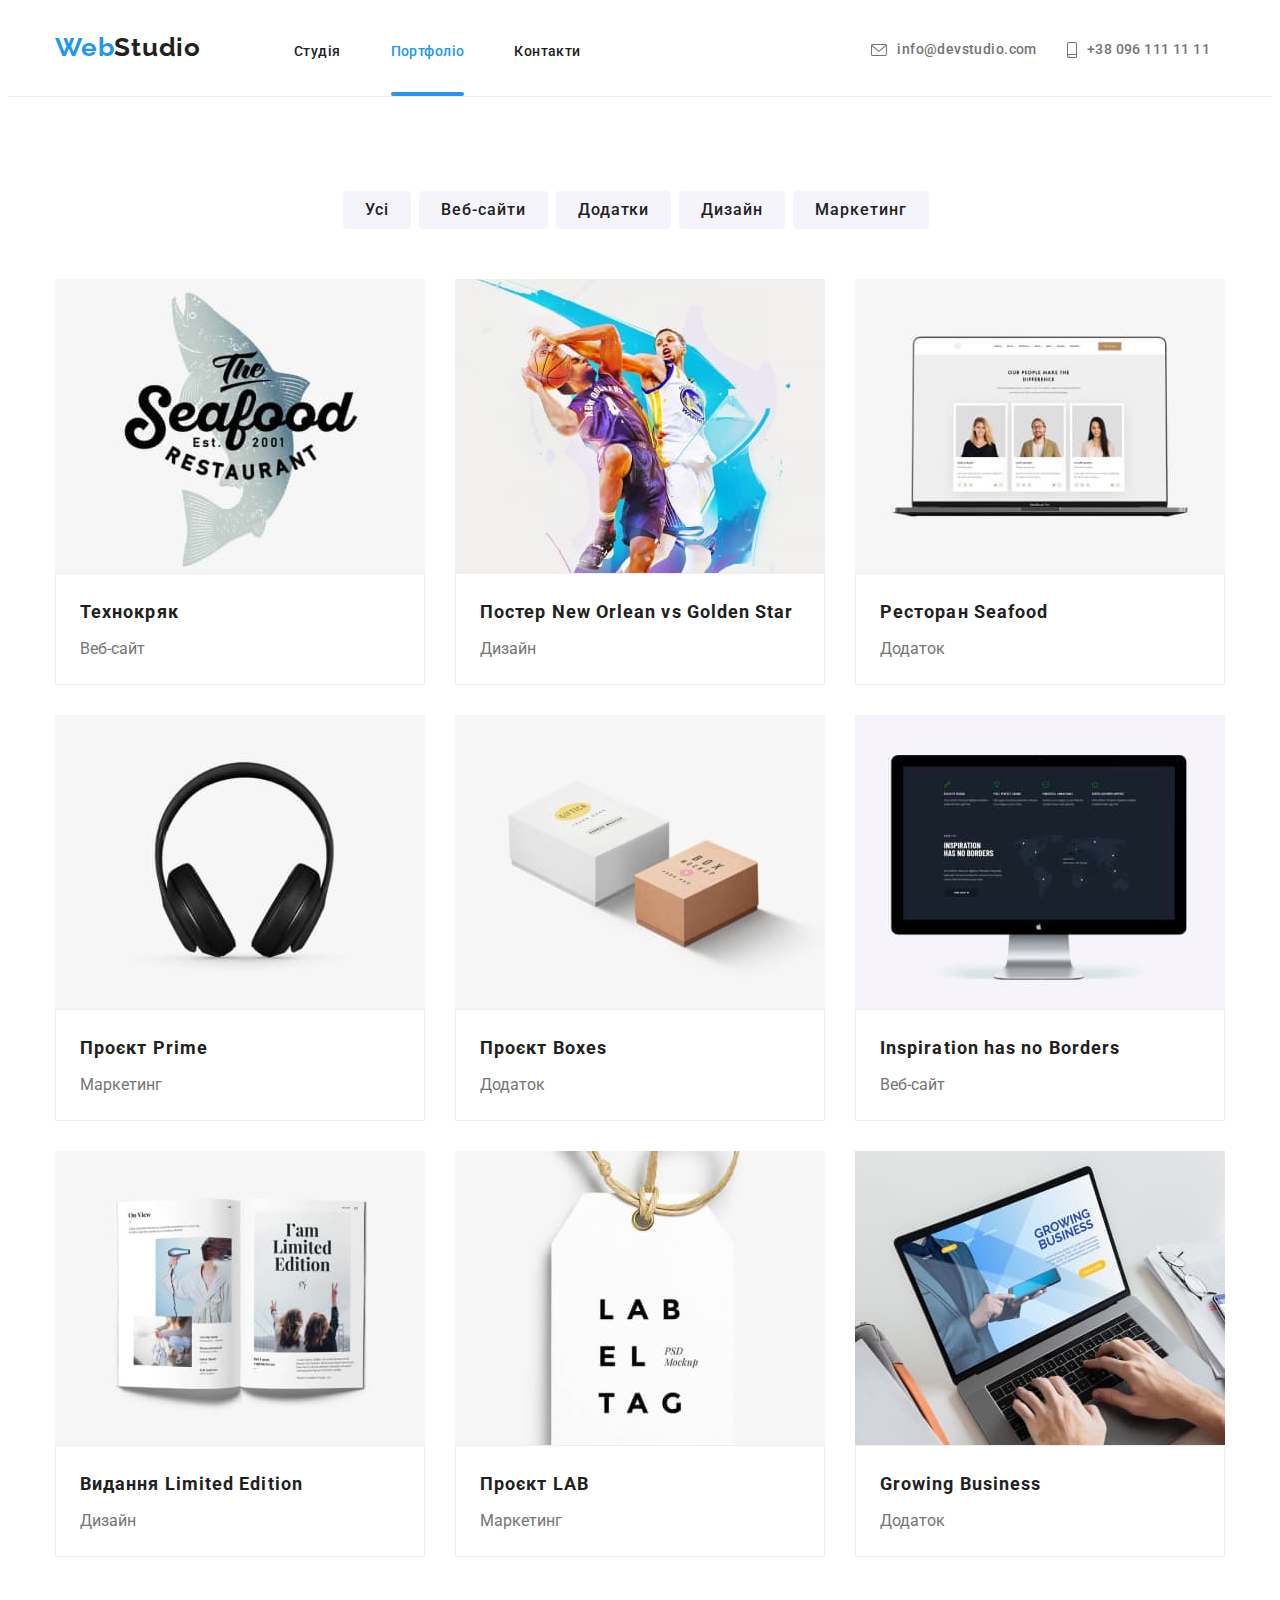
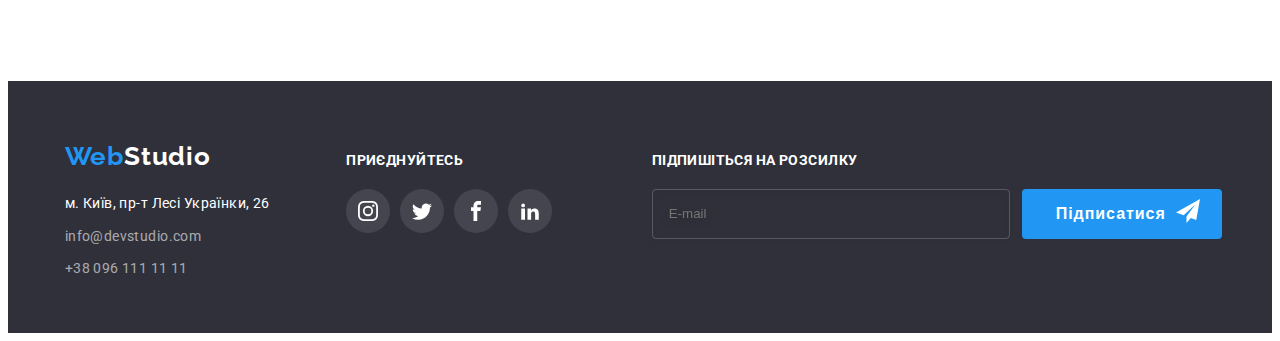
==== portfolio.html @ 6a00fa3d "!" ====
<!DOCTYPE html>
<html lang="uk">
  <head>
    <meta charset="UTF-8" />
    <meta http-equiv="X-UA-Compatible" content="IE=edge" />
    <meta name="viewport" content="width=device-width, initial-scale=1.0" />
    <title>portfolio</title>
    <link
      href="https://fonts.googleapis.com/css2?family=Raleway:wght@700&family=Roboto:wght@400;500;700;900&display=swap"
      rel="stylesheet"
    />
    <link
      rel="stylesheet"
      href="https://cdnjs.cloudflare.com/ajax/libs/modern-normalize/1.1.0/modern-normalize.min.css"
      integrity="sha512-wpPYUAdjBVSE4KJnH1VR1HeZfpl1ub8YT/NKx4PuQ5NmX2tKuGu6U/JRp5y+Y8XG2tV+wKQpNHVUX03MfMFn9Q=="
      crossorigin="anonymous"
      referrerpolicy="no-referrer"
    />
    <link
    rel="stylesheet"
    href="https://cdnjs.cloudflare.com/ajax/libs/animate.css/4.1.1/animate.min.css"
  />
    <link rel="stylesheet" href="./css/main.min.css"/>
    
  </head>
  <body>
    <header>
      <div class="container">
        <!-- верх_свmерх захоловок і т д -->
        <nav class="main-nav">
          <a class="main-nav__logo" href="./index.html"
            >Web<span class="main-nav__icon">Studio</span>
          </a>
          <ul class="main-nav__list">
            <li><a class="main-nav__link" href="./index.html">Студія</a></li>
            <li>
              <a class="main-nav__link main-nav__link--current" href="Портфоліо">Портфоліо</a>
            </li>
            <li><a class="main-nav__link" href="Контакти">Контакти</a></li>
          </ul>
          <ul class="main-nav__list-contacts">
            <li>
              <a class="main-nav__link-contacts" href="meil:info@devstudio.com">
              <svg class="main-nav__icon-meil" width="16" height="12">
                <use class="main-nav__svg" href="./img/symbol-defs.svg#icon-envelope-hover"></use>
              </svg>
                info@devstudio.com</a>
            </li>
            <li>
              <a class="main-nav__link-contacts" href="tel:+380961111111">
                <svg class="main-nav__icon-tel" width="10" height="16">
                  <use class="main-nav__svg" href="./img/symbol-defs.svg#icon-smartphone"></use>
                </svg>
                +38 096 111 11 11</a
              >
            </li>
          </ul>
        </nav>
      </div>
    </header>
    <main>
      <section>
      
        <!-- типу 2 сторінка портфоліо -->
        <!-- секці_з_заголовком_скритий_походу -->
        <h1 class="is-hidden">фільтр-елементів</h1>
        <section class="btn-section">
          <div class="container">
          
            <ul class="list-btn-portfolio">
            <li><button class="btn-portfolio" type="button">Усі</button></li>
            <li>
              <button class="btn-portfolio" type="button">Веб-сайти</button>
            </li>
            <li>
              <button class="btn-portfolio" type="button">Додатки</button>
            </li>
            <li><button class="btn-portfolio" type="button">Дизайн</button></li>
            <li>
              <button class="btn-portfolio" type="button">Маркетинг</button>
            </li>
          </ul>

           <ul class="flex-container">

              <li class="box">

                <a class="box-link" href="">

                <div class="tehnokryak">
                  <img 
                  src="./img/portfolioIII/img1.jpg"
                  alt="Tehnokryak"
                  width="370"
                  height="294"
                />
                <div class="tehnokryak-text">
                <p>
                  Ресурс пропонує комплексні пропозиції 
                  з різним рівнем функціоналу та сервісів. 
                  Все це дозволить відвідувачу отримати вичерпні 
                  відомості про компанію чи приватну особу.
                </p>
               </div>
              </div>
                
            <div class="box-mini">
                  <h3 class="title-portfolio">Технокряк</h3>
                  <p class="box-mini__text">Веб-сайт</p>
                </div>
              </a>




              </li>
              <li class="box">
                <a class="box-link" href="">
                <div class="tehnokryak">
                  <img 
                  src="./img/portfolioIII/img2.jpg"
                  alt="Tehnokryak"
                  width="370"
                  height="294"
                />
                <div class="tehnokryak-text">
                <p>
                  Ресурс пропонує комплексні пропозиції 
                  з різним рівнем функціоналу та сервісів. 
                  Все це дозволить відвідувачу отримати вичерпні 
                  відомості про компанію чи приватну особу.
                </p>
               </div>
              </div>
                <div class="box-mini">
                  <h3 class="title-portfolio">
                    Постер New Orlean vs Golden Star
                  </h3>
                  <p class="box-mini__text">Дизайн</p>
                </div>
              </a>
              </li>
              <li class="box">
                <a class="box-link" href="">
                  <div class="tehnokryak">
                    <img 
                    src="./img/portfolioIII/img3.jpg"
                    alt="Tehnokryak"
                    width="370"
                    height="294"
                  />
                  <div class="tehnokryak-text">
                  <p>
                    Ресурс пропонує комплексні пропозиції 
                    з різним рівнем функціоналу та сервісів. 
                    Все це дозволить відвідувачу отримати вичерпні 
                    відомості про компанію чи приватну особу.
                  </p>
                 </div>
                </div>
                <div class="box-mini">
                  <h3 class="title-portfolio">Ресторан Seafood</h3>
                  <p class="box-mini__text">Додаток</p>
                </div>
              </a>
              </li>
              <li class="box">
                <a class="box-link" href="">

                <div class="tehnokryak">
                  <img 
                  src="./img/portfolioIII/img4.jpg"
                  alt="Tehnokryak"
                  width="370"
                  height="294"
                />
                <div class="tehnokryak-text">
                <p>
                  Ресурс пропонує комплексні пропозиції 
                  з різним рівнем функціоналу та сервісів. 
                  Все це дозволить відвідувачу отримати вичерпні 
                  відомості про компанію чи приватну особу.
                </p>
               </div>
              </div>
                <div class="box-mini">
                  <h3 class="title-portfolio">Проєкт Prime</h3>
                  <p class="box-mini__text">Маркетинг</p>
                </div>
              </a>
              </li>
              <li class="box">
                <a class="box-link" href="">

                <div class="tehnokryak">
                  <img 
                  src="./img/portfolioIII/img5.jpg"
                  alt="Tehnokryak"
                  width="370"
                  height="294"
                />
                <div class="tehnokryak-text">
                <p>
                  Ресурс пропонує комплексні пропозиції 
                  з різним рівнем функціоналу та сервісів. 
                  Все це дозволить відвідувачу отримати вичерпні 
                  відомості про компанію чи приватну особу.
                </p>
               </div>
              </div>
                <div class="box-mini">
                  <h3 class="title-portfolio">Проєкт Boxes</h3>
                  <p class="box-mini__text">Додаток</p>
                </div>
              </a>
              </li>
              <li class="box">
                <a class="box-link" href="">

                <div class="tehnokryak">
                  <img 
                  src="./img/portfolioIII/img6.jpg"
                  alt="Tehnokryak"
                  width="370"
                  height="294"
                />
                <div class="tehnokryak-text">
                <p>
                  Ресурс пропонує комплексні пропозиції 
                  з різним рівнем функціоналу та сервісів. 
                  Все це дозволить відвідувачу отримати вичерпні 
                  відомості про компанію чи приватну особу.
                </p>
               </div>
              </div>
                <div class="box-mini">
                  <h3 class="title-portfolio">Inspiration has no Borders</h3>
                  <p class="box-mini__text">Веб-сайт</p>
                </div>
              </a>
              </li>
              <li class="box">
                <a class="box-link" href="">

                <div class="tehnokryak">
                  <img 
                  src="./img/portfolioIII/img7.jpg"
                  alt="Tehnokryak"
                  width="370"
                  height="294"
                />
                <div class="tehnokryak-text">
                <p>
                  Ресурс пропонує комплексні пропозиції 
                  з різним рівнем функціоналу та сервісів. 
                  Все це дозволить відвідувачу отримати вичерпні 
                  відомості про компанію чи приватну особу.
                </p>
               </div>
              </div>
                <div class="box-mini">
                  <h3 class="title-portfolio">Видання Limited Edition</h3>
                  <p class="box-mini__text">Дизайн</p>
                </div>
              </a>
              </li>
              <li class="box">
                <a class="box-link" href="">

                <div class="tehnokryak">
                  <img 
                  src="./img/portfolioIII/img8.jpg"
                  alt="Tehnokryak"
                  width="370"
                  height="294"
                />
                <div class="tehnokryak-text">
                <p>
                  Ресурс пропонує комплексні пропозиції 
                  з різним рівнем функціоналу та сервісів. 
                  Все це дозволить відвідувачу отримати вичерпні 
                  відомості про компанію чи приватну особу.
                </p>
               </div>
              </div>
                <div class="box-mini">
                  <h3 class="title-portfolio">Проєкт LAB</h3>
                  <p class="box-mini__text">Маркетинг</p>
                </div>
              </a>
              </li>
              <li class="box">
                <a class="box-link" href="">

                <div class="tehnokryak">
                  <img 
                  src="./img/portfolioIII/img9.jpg"
                  alt="Tehnokryak"
                  width="370"
                  height="294"
                />
                <div class="tehnokryak-text">
                <p>
                  Ресурс пропонує комплексні пропозиції 
                  з різним рівнем функціоналу та сервісів. 
                  Все це дозволить відвідувачу отримати вичерпні 
                  відомості про компанію чи приватну особу.
                </p>
               </div>
              </div>
                <div class="box-mini">
                  <h3 class="title-portfolio">Growing Business</h3>
                  <p class="box-mini__text">Додаток</p>
                </div>
              </li>
            </ul>
          </div>
        
        </section>
      </section>
    </main>
    <footer class="footer-container">
      <div class="flex-footer container">
        <div class="footer">
        <!-- це шо внизу_вебстуд,адрес,Мило,телефон -->
        <a class="logo-footer" href="WebStudio"
          >Web<span class="logo-footer-accent">Studio</span>
        </a>
        <address class="address-address">
          <ul>
            <li class="list-footer">
              <a class="sity link"
                href="https://goo.gl/maps/ud8NmV5yiws8x5bs8" target="_blank" 
                rel="noopener noreferrer" >м. Київ, пр-т Лесі Українки, 26</a>
            </li>
            <li class="list-footer">
              <a class="link-footer" href="mailto:info@devstudio.com" >info@devstudio.com</a>
            </li>
            <li class="list-footer">
              <a class="link-footer" href="tel:+380961111111" >+38 096 111 11 11</a>
            </li>
          </ul>
         </address>
      </div>
      
      <div class="seti-footer">
        <h2 class="seti-title">ПРИЄДНУЙТЕСЬ</h2>
        
              <ul class="seti-list">
                <li class="seti-item">
                  <a class="seti-link" href="">
                  <svg class="seti-icon" width="20" height="20">
                    <use href="./img/symbol-defs.svg#icon-instagram"></use>
                  </svg></a>
                </li>
                <li class="seti-item">
                  <a class="seti-link" href="">
                  <svg class="seti-icon" width="20" height="20">
                    <use href="./img/symbol-defs.svg#icon-twitter"></use>
                  </svg></a>
                </li>
                <li class="seti-item">
                  <a class="seti-link" href="">
                  <svg class="seti-icon" width="20" height="20">
                    <use href="./img/symbol-defs.svg#icon-facebook"></use>
                  </svg></a>
                </li>
                <li class="seti-item">
                  <a class="seti-link" href="">
                  <svg class="seti-icon" width="20" height="20">
                    <use href="./img/symbol-defs.svg#icon-linkedin2"></use>
                  </svg></a>
                </li>
              </ul>
            </div>
            <div class="seti-footer-mail">
              <form  class="form-mail">
                <label>
                  <p class="seti-title">ПІДПИШІТЬСЯ НА РОЗСИЛКУ</p>
                  <input type="E-mail" name="E-mail" class="e-mail-input" placeholder="E-mail">
                </label>
  
                
                  <button type="button"
                  class="btn-mail">Підписатися
                  <svg class="meil-icon-svg" width="24" height="24">
                    <use class="meil-img" href="./img/LAST-symbol-defs.svg#icon-telegram-icon"></use>
                  </svg>
                </button>
              </form>
                
                 
                </div>
          

          
          </div>
     
    </footer>
    <script src="./js/modal.js"></script>
  </body>
</html>
---- css/main.min.css ----
:root{--text-color: #757575;--top-color: #212121;--big-fon-color: #ffffff;--acent-color: #2196f3;--accentBtnColor: #188CE8}ul{padding:0;margin:0}footer{background-color:var(--top-color)}header{border-bottom:1px solid #ececec}body{font-family:"Roboto",sans-serif;background-color:var(--big-fon-color);color:var(--top-color)}img{display:block;max-width:100%;height:auto}*{box-sizing:border-box}li{list-style-type:none}p,h1,h2,h3,h4,h5{margin:0}.list{list-style:none}.link{text-decoration:none}.main-nav{text-align:center;display:flex;align-items:baseline}.main-nav__logo{font-family:"Raleway",sans-serif;font-style:normal;font-weight:700;font-size:26px;line-height:1.19;letter-spacing:.03em;color:var(--acent-color);text-decoration:none;margin-right:93px;margin-top:24px}.main-nav__icon{color:var(--top-color)}.main-nav__list{list-style:none;display:flex;gap:50px}.main-nav__list .main-nav__link+.main-nav__link{margin-left:40px}.main-nav__link{color:var(--top-color);font-weight:500;font-size:14px;line-height:1.71;letter-spacing:.03em;text-decoration:none;padding-top:32px;padding-bottom:32px}.main-nav__link:hover,.main-nav__link:focus{color:var(--acent-color)}.main-nav__link--current{color:var(--acent-color)}.main-nav__link--current::after{display:block;content:"";width:100%;height:4px;top:0;left:0;background:var(--acent-color);border-radius:4px;margin-top:28px}.main-nav__list-contacts{display:block;display:flex;margin-left:auto}.main-nav__link-contacts{color:var(--text-color);font-weight:500;font-size:14px;line-height:1.71;letter-spacing:.03em;text-decoration:none;padding:15px;display:flex;align-items:center;transition:color 250ms cubic-bezier(0.4, 0, 0.2, 1)}.main-nav__link-contacts:hover,.main-nav__link-contacts:focus{color:var(--acent-color)}.main-nav__icon-meil{fill:currentColor;text-align:center;margin-right:10px}.main-nav__icon-tel{fill:currentColor;margin-right:10px;text-align:center}.head{background:#2f303a;text-align:center;padding-top:200px;padding-bottom:200px}.overlay{content:"";max-width:1600px;height:600px;margin-left:auto;margin-right:auto;outline:1px solid #000;background-image:linear-gradient(rgba(47, 48, 58, 0.4), rgba(47, 48, 58, 0.4)),url("../img/fon/fon.jpg");background-repeat:no-repeat}.title-main-big{color:#fff;font-weight:900;font-size:44px;line-height:1.36;text-align:center;letter-spacing:.06em;text-transform:uppercase;max-width:696px;margin:0 auto}.btn{color:#fff;background-color:#2196f3;border:#2196f3;font-weight:700;font-size:16px;line-height:1.87;letter-spacing:.06em;cursor:pointer;border-radius:4px;width:216px;height:50px;margin:0 auto;margin-top:30px}.btn:hover,.btn:focus{color:#fff;background-color:#188ce8;border:#188ce8}.backdrop{display:flex;position:fixed;top:0;right:0;width:100%;height:100%;background:rgba(0,0,0,.2);align-items:center;justify-content:center;transition:opacity 250ms cubic-bezier(0.4, 0, 0.2, 1),visibility 250ms cubic-bezier(0.4, 0, 0.2, 1);z-index:1}.is-hidden{visibility:hidden;pointer-events:none;position:absolute;opacity:0}.backdrop.is-hidden.modal{transform:translate(-50%, -50%) scale(0)}.modal{position:absolute;top:50%;left:50%;transform:translate(-50%, -50%) scale(1);width:528px;background:#fff;box-shadow:0px 1px 3px rgba(0,0,0,.12),0px 2px 1px rgba(0,0,0,.2);border-radius:4px;transition:transform 250ms cubic-bezier(0.4, 0, 0.2, 1),opacity 250ms cubic-bezier(0.4, 0, 0.2, 1);padding:40px}.btn-x{position:absolute;width:30px;height:30px;border-radius:50%;background:#fff;border:1px solid #afb1b8;cursor:pointer;top:8px;right:8px}.btn-x:focus,.btn-x:hover{fill:#2196f3}.btn-item{display:block;transform:translate(-10%)}.heading-register{font-weight:700;font-size:20px;line-height:1.15;text-align:center;letter-spacing:.03em;margin-bottom:30px}.container-register{display:inline-block;text-align:left}.form-imput{position:relative;width:100%;display:inline-block;border:1px solid rgba(33,33,33,.2);border-radius:4px;outline:rgba(0,0,0,0);padding:11px;padding-left:42px}.form-imput:hover+svg,.form-imputt:focus+svg{fill:#2196f3}.icon-form{position:absolute;top:50%;left:12px;display:inline-block;transform:translateY(-50%)}.textarea{width:100%;display:inline-block;border:1px solid rgba(33,33,33,.2);height:120px;border-radius:4px;margin-top:4px;font-size:1.16;line-height:14px;letter-spacing:.01em;outline:rgba(0,0,0,0);padding:12px 16px;font-size:12px;resize:none}.custom-checkbox{display:flex;margin-top:20px;align-items:center;justify-content:center}.is-hidden{visibility:hidden;pointer-events:none;position:absolute;opacity:0}.svg .checkbox{display:inline-block;margin-right:7px;width:16px;height:15px;cursor:pointer}.text-dogovir{display:flex;align-items:center;justify-content:center;font-size:14px;line-height:1.71;letter-spacing:.03em;color:#757575;transition:fill 250ms cubic-bezier(0.4, 0, 0.2, 1),background-color 250ms cubic-bezier(0.4, 0, 0.2, 1)}.text-dogovir::before{content:"";position:relative;display:block;margin-right:7px;width:16px;height:15px;cursor:pointer;border-radius:2px;border:2px solid #212121}.checkbox:checked+.text-dogovir::before{background-color:#2196f3;border:none;background-image:url(../img/icons.svg/icon\ check.svg);background-size:contain;background-origin:border-box;fill:#f5f4fa;border-color:rgba(0,0,0,0)}.dogovir{color:#2196f3;margin-left:4px;font-size:14px;line-height:24px;letter-spacing:.03em}textarea[name=E-mail]:hover,textarea[name=E-mail]:focus,textarea[name=coments]:hover,textarea[name=coments]:focus{border:1px solid #2196f3;border-radius:4px}input[type=text]:focus,input[type=text]:hover{fill:#2196f3;border:1px solid #2196f3;border-radius:4px}input[type=email]:focus,input[type=email]:hover{border:1px solid #2196f3;border-radius:4px}input[type=tel]:hover,input[type=tel]:focus{border:1px solid #2196f3;border-radius:4px}.label-i{position:relative;margin-bottom:28px}.form-label{position:absolute;top:-42%;font-size:12px;line-height:1.16;letter-spacing:.01em;color:#757575}.form-label-koment{position:absolute;top:-11%;font-size:12px;line-height:1.16;letter-spacing:.01em;color:#757575}.btn-register{width:200px;height:50px;color:var(--big-fon-color);background-color:var(--acent-color);border:var(--acent-color);font-weight:700;font-size:16px;line-height:1.87;letter-spacing:.06em;cursor:pointer;border-radius:4px;margin-top:30px;transition:box-shadow 250ms cubic-bezier(0.4, 0, 0.2, 1)}.btn-register:focus,.btn-register:hover{box-shadow:0px 4px 4px rgba(0,0,0,.15)}.strength{padding-top:94px}.strength--container{width:1200px;padding-left:15px;padding-right:15px;margin-left:auto;margin-right:auto}.strength__list{list-style:none;gap:30px;display:block;display:flex;justify-content:center}.strength__item-antenna::before{content:"";display:block;height:120px;margin-bottom:30px;background:#f5f4fa;background-image:url(../img/icons.svg/antena.svg);background-size:65px 70px;background-repeat:no-repeat;background-position:center;border-radius:4px;width:270px}.strength__item-clock::before{content:"";display:block;height:120px;margin-bottom:30px;background:#f5f4fa;background-image:url(../img/icons.svg/chasiki.svg);background-size:67px 70px;background-repeat:no-repeat;background-position:center;border-radius:4px;width:270px}.strength__item-graph::before{content:"";display:block;height:120px;margin-bottom:30px;background:#f5f4fa;background-image:url(../img/icons.svg/grafik.svg);background-size:70px 54px;background-repeat:no-repeat;background-position:center;border-radius:4px;width:270px}.strength__item-space::before{content:"";display:block;height:120px;margin-bottom:30px;background:#f5f4fa;background-image:url(../img/icons.svg/kosmos.svg);background-size:55px 61px;background-repeat:no-repeat;background-position:center;padding:25px 100px;border-radius:4px;width:270px}.strength__title{font-weight:700;font-size:14px;line-height:1.14;letter-spacing:.03em;margin-bottom:10px;border:none}.strength__text{font-size:14px;line-height:1.71;letter-spacing:.03em;color:var(--text-color)}.work{padding-top:94px;padding-bottom:94px}.work--container{width:1200px;padding-left:15px;padding-right:15px;margin-left:auto;margin-right:auto}.work__title{font-weight:700;font-size:36px;line-height:1.16;letter-spacing:.03em;text-align:center;margin-bottom:50px}.work__list{padding:0;margin:0;display:flex;align-items:center;margin-top:50px;gap:30px}.work__item{position:relative;width:calc((100% - 60px)/3)}.work__img{display:block;max-width:100%;height:auto}.work__overlay{position:absolute;font-weight:700;font-size:14px;line-height:1.14;letter-spacing:.03em;text-transform:uppercase;width:100%;height:70px;left:0;bottom:0;display:flex;justify-content:center;align-items:center;color:var(--big-fon-color);background-color:rgba(47,48,58,.8)}.title-main-medium{font-weight:700;font-size:36px;line-height:1.16;letter-spacing:.03em;text-align:center;margin-bottom:50px}.flex-team{background:#f5f4fa;display:block;display:flex;gap:30px;justify-content:center}.list-item{display:contents;gap:30px;padding-bottom:94px}.border-item{display:block;padding-top:25px;padding-bottom:25px;width:auto;box-shadow:0px 1px 3px rgba(0,0,0,.12),0px 1px 1px rgba(0,0,0,.14),0px 2px 1px rgba(0,0,0,.2);border-radius:0px 0px 4px 4px;background:#fff}.item-team{text-align:center}.container-team{display:block;display:flex;padding-bottom:95px;background:#f5f4fa}.list-team{background:#f5f4fa;padding-top:94px;padding-bottom:94px}.item-team img{border-radius:0px}.title-main-tiny{font-weight:500;font-size:16px;line-height:1.19;letter-spacing:.03em;margin-bottom:10px}.item-team-mini{text-align:center}.mini-text{font-size:16px;line-height:1.19;letter-spacing:.03em;color:var(--text-color)}.soc-seti-list{display:flex;gap:10px;justify-content:center;margin-top:16px}.soc-seti-list{display:flex;justify-content:center;margin-top:16px}.soc-seti-item .soc-seti-link{display:flex;align-items:center;justify-content:center;width:44px;height:44px;color:#afb1b8;background-color:var(--big-fon-color);border-radius:50%;transition:color 250ms cubic-bezier(0.4, 0, 0.2, 1),background-color 250ms cubic-bezier(0.4, 0, 0.2, 1)}.soc-seti-item .soc-seti-link:hover,.soc-seti-item .soc-seti-link:focus{color:var(--big-fon-color);background-color:#2196f3}.soc-seti-icon{fill:currentColor}.link-clients{padding-top:94px;padding-bottom:94px}.clients-title{font-weight:700;font-size:36px;line-height:1.16;letter-spacing:.03em;text-align:center;margin-bottom:50px}.clients-list{display:flex;gap:30px;fill:#afb1b8;align-items:center;justify-content:center}.clients-item{transition:color 250ms cubic-bezier(0.4, 0, 0.2, 1),background-color 250ms cubic-bezier(0.4, 0, 0.2, 1)}.clients-icon{fill:currentColor}.clients-link{display:flex;width:170px;height:92px;align-items:center;justify-content:center;border-radius:4px;border:1px solid #afb1b8;color:#afb1b8;transition:color 250ms cubic-bezier(0.4, 0, 0.2, 1),background-color 250ms cubic-bezier(0.4, 0, 0.2, 1)}.clients-link:focus,.clients-link:hover{color:#2196f3;border:1px solid #2196f3}.footer-container{background-color:#2f303a;height:252px;padding-top:60px;padding-bottom:60px}.flex-footer{display:flex;align-items:baseline;justify-content:space-around}.logo-footer{font-family:"Raleway",sans-serif;font-style:normal;font-weight:700;font-size:26px;line-height:1.19;letter-spacing:.03em;color:var(--acent-color);text-decoration:none;margin-bottom:20px}.logo-footer-accent{color:var(--big-fon-color)}.address-address{margin-top:20px}.link-footer{color:rgba(255,255,255,.6);font-size:14px;line-height:1.71;letter-spacing:.03em;text-decoration:none;font-style:normal;transition:color 250ms cubic-bezier(0.4, 0, 0.2, 1)}.link-footer:hover,.link-footer:focus{color:var(--acent-color)}.list-footer:not(:last-child){margin-bottom:9px;transition:color 250ms cubic-bezier(0.4, 0, 0.2, 1)}.sity{font-size:14px;line-height:1.71;letter-spacing:.03em;color:var(--big-fon-color);font-style:normal;text-decoration:none}.sity:hover,.sity:focus{color:var(--acent-color)}.seti-footer{margin-left:70px}.seti-title{font-weight:700;line-height:1.14;margin-bottom:20px;color:#fff;text-transform:uppercase;font-style:normal;font-weight:700;font-size:14px;letter-spacing:.03em;text-transform:uppercase}.seti-list{display:flex;gap:10px;transition:color 250ms cubic-bezier(0.4, 0, 0.2, 1),background-color 250ms cubic-bezier(0.4, 0, 0.2, 1)}.seti-item{display:flex;width:44px;height:44px;border-radius:50%;align-items:center;justify-content:center;fill:#fff;background-color:rgba(255,255,255,.1);transition:color 250ms cubic-bezier(0.4, 0, 0.2, 1),background-color 250ms cubic-bezier(0.4, 0, 0.2, 1)}.seti-link{display:flex;fill:#fff;align-items:center;justify-content:center;background-size:20px;background-repeat:no-repeat;background-position:center;border-radius:50%;width:100%;height:100%}.seti-link:hover,.seti-link:focus{background-color:#2196f3}.seti-footer-mail{margin-left:93px}.form-mail{display:flex;align-items:flex-end;gap:12px}.e-mail-input{width:100%;padding:15px 16px;display:inline-block;border:1px solid rgba(33,33,33,.2);width:358px;height:50px;border-radius:4px;background-color:inherit;border:1px solid rgba(255,255,255,.2);filter:drop-shadow(0px 4px 4px rgba(0, 0, 0, 0.15));border-radius:4px;color:#fff;outline:rgba(0,0,0,0);resize:none;transition:color 250ms cubic-bezier(0.4, 0, 0.2, 1),background-color 250ms cubic-bezier(0.4, 0, 0.2, 1)}.btn-mail{color:var(--big-fon-color);background-color:var(--acent-color);border:var(--acent-color);font-weight:700;font-size:16px;line-height:1.87;letter-spacing:.06em;cursor:pointer;border-radius:4px;width:200px;height:50px;margin:0 auto;padding-right:28px}.meil-icon-svg{position:absolute;text-align:center;margin-left:10px}.is-hidden{visibility:hidden;pointer-events:none;position:absolute;opacity:0}.btn-section{padding-bottom:94px;padding-top:94px;display:block;display:flex;justify-content:center}.container{width:1200px;padding-left:15px;padding-right:15px;margin-left:auto;margin-right:auto}.list-btn-portfolio{display:block;display:flex;justify-content:center;margin-bottom:50px}.btn-portfolio{color:var(--top-color);background-color:#f5f4fa;border:var(--big-fon-color);font-weight:500;font-size:16px;line-height:1.62;font-family:inherit;cursor:pointer;letter-spacing:.06em;border-radius:4px;padding:6px 22px;height:38px;transition:color 250ms cubic-bezier(0.4, 0, 0.2, 1),background-color 250ms cubic-bezier(0.4, 0, 0.2, 1)}.btn-portfolio:hover,.btn-portfolio:focus{color:var(--big-fon-color);background-color:var(--acent-color);border:var(--acent-color);box-shadow:0px 3px 1px rgba(0,0,0,.1),0px 1px 2px rgba(0,0,0,.08),0px 2px 2px rgba(0,0,0,.12);border-radius:4px}.list-btn-portfolio li{margin-right:8px;display:inline;text-align:center}.flex-container{display:flex;flex-wrap:wrap;gap:30px;padding:0;margin:0;list-style:none}.box{width:370px;transition:box-shadow 250ms cubic-bezier(0.4, 0, 0.2, 1)}.box:hover,.box:focus{box-shadow:0px 1px 1px rgba(0,0,0,.12),0px 4px 4px rgba(0,0,0,.06),1px 4px 6px rgba(0,0,0,.16)}.box-link{text-decoration:none;display:block}.box-link:hover,.box-link:focus{transform:translatey(0)}.tehnokryak{position:relative;overflow:hidden}.tehnokryak-text{position:absolute;padding:63px 24px;font-size:18px;line-height:1.56;letter-spacing:.03em;color:var(--big-fon-color);background-color:rgba(33,150,243,.9);top:0;left:0;transition:transform 250ms cubic-bezier(0.4, 0, 0.2, 1);transform:translateY(100%)}.tehnokryak-text:hover,.tehnokryak-text:focus{transform:translatey(0)}.box-mini{display:block;padding-top:20px;padding-bottom:20px;padding-left:24px;width:370px;border:1px solid #eee}.title-portfolio{font-size:18px;line-height:2;letter-spacing:.06em;color:var(--top-color)}.box-mini__text{color:#757575;margin-top:4px;font-size:16px;line-height:1.87}.list-portfolio p{font-size:16px;line-height:1.87;letter-spacing:.03em;color:var(--text-color)}/*# sourceMappingURL=main.min.css.map */
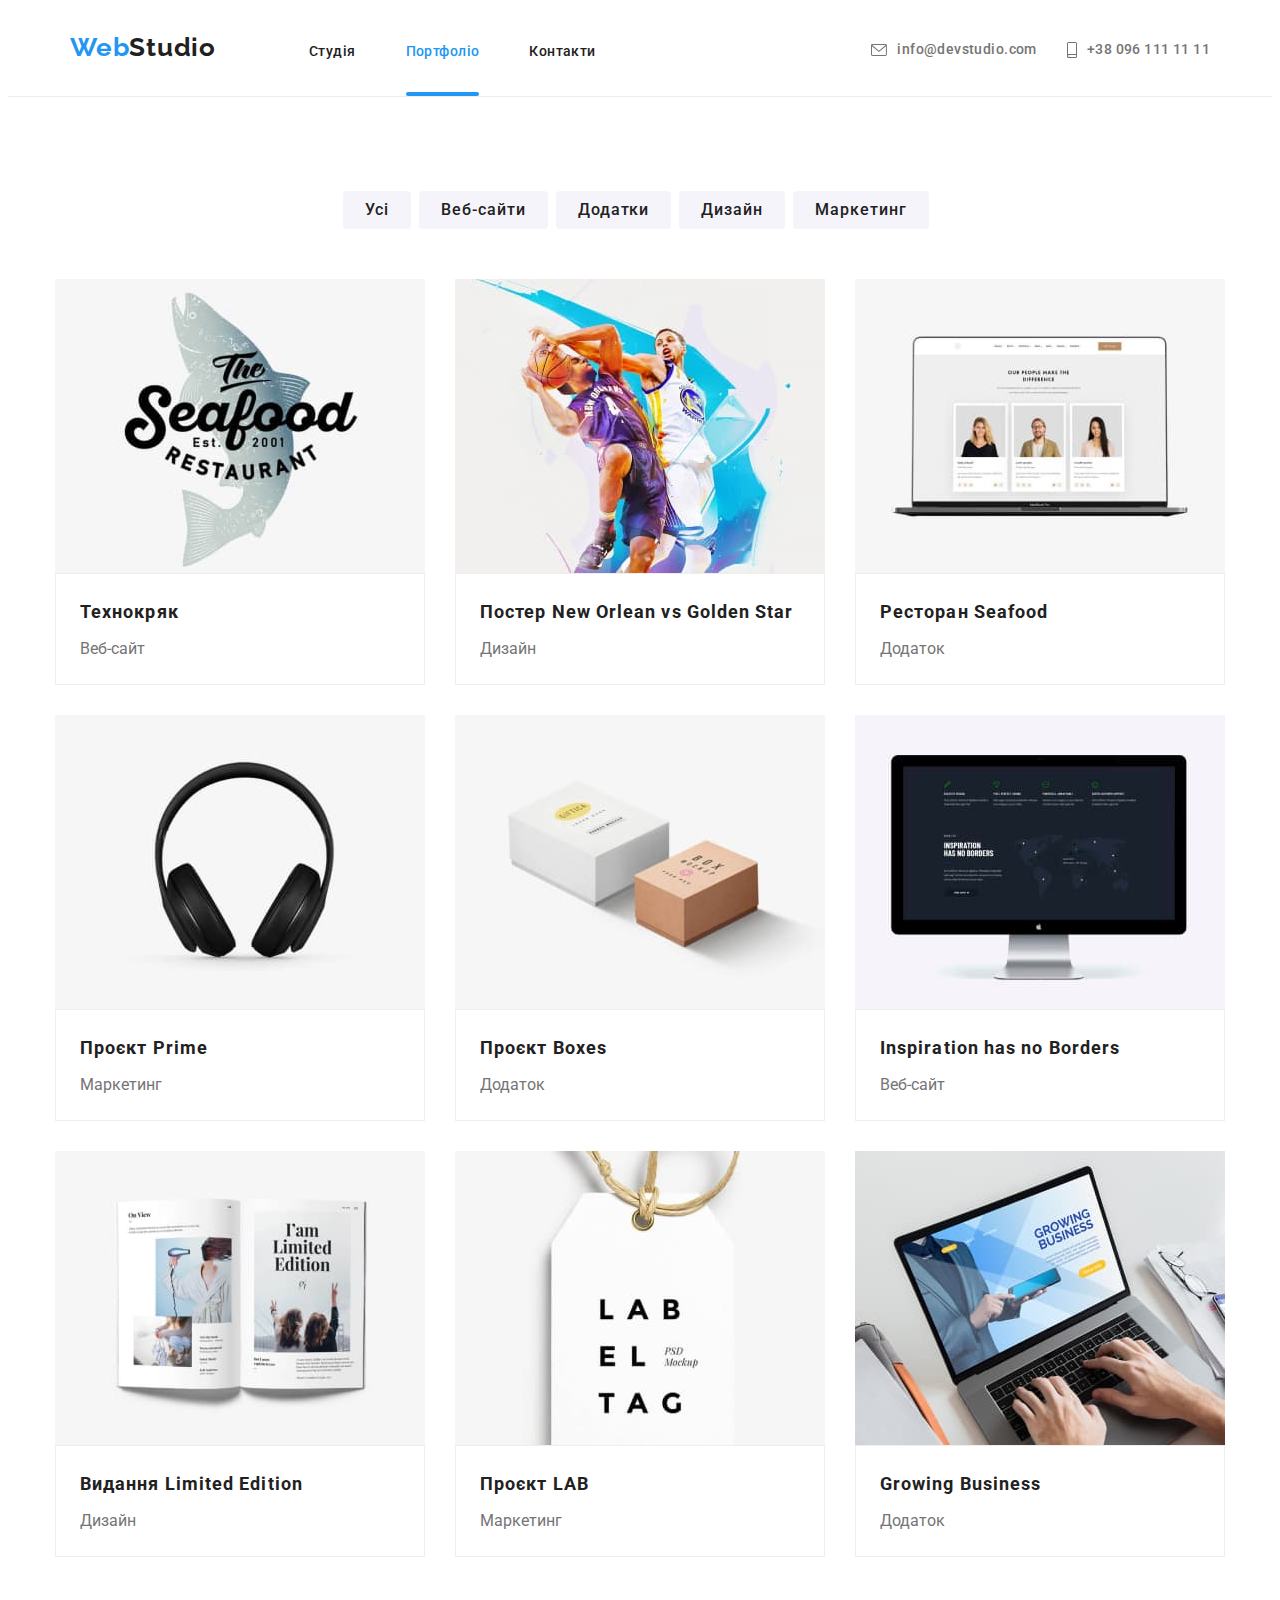
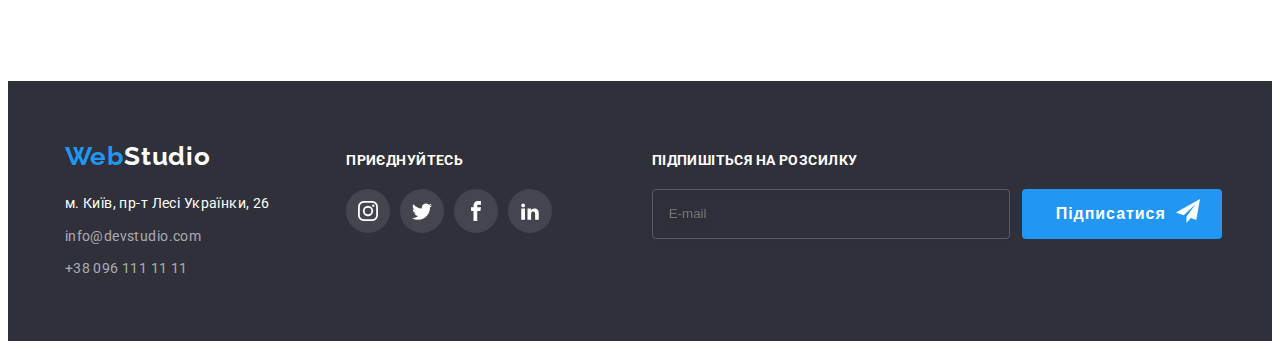
==== commit c17b4406: "!" ====
--- a/portfolio.html
+++ b/portfolio.html
@@ -27,7 +27,8 @@
     <header>
       <div class="container">
         <!-- верх_свmерх захоловок і т д -->
-        <nav class="main-nav">
+        <nav class="main-nav-two">
+          
           <a class="main-nav__logo" href="./index.html"
             >Web<span class="main-nav__icon">Studio</span>
           </a>
--- a/css/main.min.css
+++ b/css/main.min.css
@@ -1 +1 @@
-:root{--text-color: #757575;--top-color: #212121;--big-fon-color: #ffffff;--acent-color: #2196f3;--accentBtnColor: #188CE8}ul{padding:0;margin:0}footer{background-color:var(--top-color)}header{border-bottom:1px solid #ececec}body{font-family:"Roboto",sans-serif;background-color:var(--big-fon-color);color:var(--top-color)}img{display:block;max-width:100%;height:auto}*{box-sizing:border-box}li{list-style-type:none}p,h1,h2,h3,h4,h5{margin:0}.list{list-style:none}.link{text-decoration:none}.main-nav{text-align:center;display:flex;align-items:baseline}.main-nav__logo{font-family:"Raleway",sans-serif;font-style:normal;font-weight:700;font-size:26px;line-height:1.19;letter-spacing:.03em;color:var(--acent-color);text-decoration:none;margin-right:93px;margin-top:24px}.main-nav__icon{color:var(--top-color)}.main-nav__list{list-style:none;display:flex;gap:50px}.main-nav__list .main-nav__link+.main-nav__link{margin-left:40px}.main-nav__link{color:var(--top-color);font-weight:500;font-size:14px;line-height:1.71;letter-spacing:.03em;text-decoration:none;padding-top:32px;padding-bottom:32px}.main-nav__link:hover,.main-nav__link:focus{color:var(--acent-color)}.main-nav__link--current{color:var(--acent-color)}.main-nav__link--current::after{display:block;content:"";width:100%;height:4px;top:0;left:0;background:var(--acent-color);border-radius:4px;margin-top:28px}.main-nav__list-contacts{display:block;display:flex;margin-left:auto}.main-nav__link-contacts{color:var(--text-color);font-weight:500;font-size:14px;line-height:1.71;letter-spacing:.03em;text-decoration:none;padding:15px;display:flex;align-items:center;transition:color 250ms cubic-bezier(0.4, 0, 0.2, 1)}.main-nav__link-contacts:hover,.main-nav__link-contacts:focus{color:var(--acent-color)}.main-nav__icon-meil{fill:currentColor;text-align:center;margin-right:10px}.main-nav__icon-tel{fill:currentColor;margin-right:10px;text-align:center}.head{background:#2f303a;text-align:center;padding-top:200px;padding-bottom:200px}.overlay{content:"";max-width:1600px;height:600px;margin-left:auto;margin-right:auto;outline:1px solid #000;background-image:linear-gradient(rgba(47, 48, 58, 0.4), rgba(47, 48, 58, 0.4)),url("../img/fon/fon.jpg");background-repeat:no-repeat}.title-main-big{color:#fff;font-weight:900;font-size:44px;line-height:1.36;text-align:center;letter-spacing:.06em;text-transform:uppercase;max-width:696px;margin:0 auto}.btn{color:#fff;background-color:#2196f3;border:#2196f3;font-weight:700;font-size:16px;line-height:1.87;letter-spacing:.06em;cursor:pointer;border-radius:4px;width:216px;height:50px;margin:0 auto;margin-top:30px}.btn:hover,.btn:focus{color:#fff;background-color:#188ce8;border:#188ce8}.backdrop{display:flex;position:fixed;top:0;right:0;width:100%;height:100%;background:rgba(0,0,0,.2);align-items:center;justify-content:center;transition:opacity 250ms cubic-bezier(0.4, 0, 0.2, 1),visibility 250ms cubic-bezier(0.4, 0, 0.2, 1);z-index:1}.is-hidden{visibility:hidden;pointer-events:none;position:absolute;opacity:0}.backdrop.is-hidden.modal{transform:translate(-50%, -50%) scale(0)}.modal{position:absolute;top:50%;left:50%;transform:translate(-50%, -50%) scale(1);width:528px;background:#fff;box-shadow:0px 1px 3px rgba(0,0,0,.12),0px 2px 1px rgba(0,0,0,.2);border-radius:4px;transition:transform 250ms cubic-bezier(0.4, 0, 0.2, 1),opacity 250ms cubic-bezier(0.4, 0, 0.2, 1);padding:40px}.btn-x{position:absolute;width:30px;height:30px;border-radius:50%;background:#fff;border:1px solid #afb1b8;cursor:pointer;top:8px;right:8px}.btn-x:focus,.btn-x:hover{fill:#2196f3}.btn-item{display:block;transform:translate(-10%)}.heading-register{font-weight:700;font-size:20px;line-height:1.15;text-align:center;letter-spacing:.03em;margin-bottom:30px}.container-register{display:inline-block;text-align:left}.form-imput{position:relative;width:100%;display:inline-block;border:1px solid rgba(33,33,33,.2);border-radius:4px;outline:rgba(0,0,0,0);padding:11px;padding-left:42px}.form-imput:hover+svg,.form-imputt:focus+svg{fill:#2196f3}.icon-form{position:absolute;top:50%;left:12px;display:inline-block;transform:translateY(-50%)}.textarea{width:100%;display:inline-block;border:1px solid rgba(33,33,33,.2);height:120px;border-radius:4px;margin-top:4px;font-size:1.16;line-height:14px;letter-spacing:.01em;outline:rgba(0,0,0,0);padding:12px 16px;font-size:12px;resize:none}.custom-checkbox{display:flex;margin-top:20px;align-items:center;justify-content:center}.is-hidden{visibility:hidden;pointer-events:none;position:absolute;opacity:0}.svg .checkbox{display:inline-block;margin-right:7px;width:16px;height:15px;cursor:pointer}.text-dogovir{display:flex;align-items:center;justify-content:center;font-size:14px;line-height:1.71;letter-spacing:.03em;color:#757575;transition:fill 250ms cubic-bezier(0.4, 0, 0.2, 1),background-color 250ms cubic-bezier(0.4, 0, 0.2, 1)}.text-dogovir::before{content:"";position:relative;display:block;margin-right:7px;width:16px;height:15px;cursor:pointer;border-radius:2px;border:2px solid #212121}.checkbox:checked+.text-dogovir::before{background-color:#2196f3;border:none;background-image:url(../img/icons.svg/icon\ check.svg);background-size:contain;background-origin:border-box;fill:#f5f4fa;border-color:rgba(0,0,0,0)}.dogovir{color:#2196f3;margin-left:4px;font-size:14px;line-height:24px;letter-spacing:.03em}textarea[name=E-mail]:hover,textarea[name=E-mail]:focus,textarea[name=coments]:hover,textarea[name=coments]:focus{border:1px solid #2196f3;border-radius:4px}input[type=text]:focus,input[type=text]:hover{fill:#2196f3;border:1px solid #2196f3;border-radius:4px}input[type=email]:focus,input[type=email]:hover{border:1px solid #2196f3;border-radius:4px}input[type=tel]:hover,input[type=tel]:focus{border:1px solid #2196f3;border-radius:4px}.label-i{position:relative;margin-bottom:28px}.form-label{position:absolute;top:-42%;font-size:12px;line-height:1.16;letter-spacing:.01em;color:#757575}.form-label-koment{position:absolute;top:-11%;font-size:12px;line-height:1.16;letter-spacing:.01em;color:#757575}.btn-register{width:200px;height:50px;color:var(--big-fon-color);background-color:var(--acent-color);border:var(--acent-color);font-weight:700;font-size:16px;line-height:1.87;letter-spacing:.06em;cursor:pointer;border-radius:4px;margin-top:30px;transition:box-shadow 250ms cubic-bezier(0.4, 0, 0.2, 1)}.btn-register:focus,.btn-register:hover{box-shadow:0px 4px 4px rgba(0,0,0,.15)}.strength{padding-top:94px}.strength--container{width:1200px;padding-left:15px;padding-right:15px;margin-left:auto;margin-right:auto}.strength__list{list-style:none;gap:30px;display:block;display:flex;justify-content:center}.strength__item-antenna::before{content:"";display:block;height:120px;margin-bottom:30px;background:#f5f4fa;background-image:url(../img/icons.svg/antena.svg);background-size:65px 70px;background-repeat:no-repeat;background-position:center;border-radius:4px;width:270px}.strength__item-clock::before{content:"";display:block;height:120px;margin-bottom:30px;background:#f5f4fa;background-image:url(../img/icons.svg/chasiki.svg);background-size:67px 70px;background-repeat:no-repeat;background-position:center;border-radius:4px;width:270px}.strength__item-graph::before{content:"";display:block;height:120px;margin-bottom:30px;background:#f5f4fa;background-image:url(../img/icons.svg/grafik.svg);background-size:70px 54px;background-repeat:no-repeat;background-position:center;border-radius:4px;width:270px}.strength__item-space::before{content:"";display:block;height:120px;margin-bottom:30px;background:#f5f4fa;background-image:url(../img/icons.svg/kosmos.svg);background-size:55px 61px;background-repeat:no-repeat;background-position:center;padding:25px 100px;border-radius:4px;width:270px}.strength__title{font-weight:700;font-size:14px;line-height:1.14;letter-spacing:.03em;margin-bottom:10px;border:none}.strength__text{font-size:14px;line-height:1.71;letter-spacing:.03em;color:var(--text-color)}.work{padding-top:94px;padding-bottom:94px}.work--container{width:1200px;padding-left:15px;padding-right:15px;margin-left:auto;margin-right:auto}.work__title{font-weight:700;font-size:36px;line-height:1.16;letter-spacing:.03em;text-align:center;margin-bottom:50px}.work__list{padding:0;margin:0;display:flex;align-items:center;margin-top:50px;gap:30px}.work__item{position:relative;width:calc((100% - 60px)/3)}.work__img{display:block;max-width:100%;height:auto}.work__overlay{position:absolute;font-weight:700;font-size:14px;line-height:1.14;letter-spacing:.03em;text-transform:uppercase;width:100%;height:70px;left:0;bottom:0;display:flex;justify-content:center;align-items:center;color:var(--big-fon-color);background-color:rgba(47,48,58,.8)}.title-main-medium{font-weight:700;font-size:36px;line-height:1.16;letter-spacing:.03em;text-align:center;margin-bottom:50px}.flex-team{background:#f5f4fa;display:block;display:flex;gap:30px;justify-content:center}.list-item{display:contents;gap:30px;padding-bottom:94px}.border-item{display:block;padding-top:25px;padding-bottom:25px;width:auto;box-shadow:0px 1px 3px rgba(0,0,0,.12),0px 1px 1px rgba(0,0,0,.14),0px 2px 1px rgba(0,0,0,.2);border-radius:0px 0px 4px 4px;background:#fff}.item-team{text-align:center}.container-team{display:block;display:flex;padding-bottom:95px;background:#f5f4fa}.list-team{background:#f5f4fa;padding-top:94px;padding-bottom:94px}.item-team img{border-radius:0px}.title-main-tiny{font-weight:500;font-size:16px;line-height:1.19;letter-spacing:.03em;margin-bottom:10px}.item-team-mini{text-align:center}.mini-text{font-size:16px;line-height:1.19;letter-spacing:.03em;color:var(--text-color)}.soc-seti-list{display:flex;gap:10px;justify-content:center;margin-top:16px}.soc-seti-list{display:flex;justify-content:center;margin-top:16px}.soc-seti-item .soc-seti-link{display:flex;align-items:center;justify-content:center;width:44px;height:44px;color:#afb1b8;background-color:var(--big-fon-color);border-radius:50%;transition:color 250ms cubic-bezier(0.4, 0, 0.2, 1),background-color 250ms cubic-bezier(0.4, 0, 0.2, 1)}.soc-seti-item .soc-seti-link:hover,.soc-seti-item .soc-seti-link:focus{color:var(--big-fon-color);background-color:#2196f3}.soc-seti-icon{fill:currentColor}.link-clients{padding-top:94px;padding-bottom:94px}.clients-title{font-weight:700;font-size:36px;line-height:1.16;letter-spacing:.03em;text-align:center;margin-bottom:50px}.clients-list{display:flex;gap:30px;fill:#afb1b8;align-items:center;justify-content:center}.clients-item{transition:color 250ms cubic-bezier(0.4, 0, 0.2, 1),background-color 250ms cubic-bezier(0.4, 0, 0.2, 1)}.clients-icon{fill:currentColor}.clients-link{display:flex;width:170px;height:92px;align-items:center;justify-content:center;border-radius:4px;border:1px solid #afb1b8;color:#afb1b8;transition:color 250ms cubic-bezier(0.4, 0, 0.2, 1),background-color 250ms cubic-bezier(0.4, 0, 0.2, 1)}.clients-link:focus,.clients-link:hover{color:#2196f3;border:1px solid #2196f3}.footer-container{background-color:#2f303a;height:252px;padding-top:60px;padding-bottom:60px}.flex-footer{display:flex;align-items:baseline;justify-content:space-around}.logo-footer{font-family:"Raleway",sans-serif;font-style:normal;font-weight:700;font-size:26px;line-height:1.19;letter-spacing:.03em;color:var(--acent-color);text-decoration:none;margin-bottom:20px}.logo-footer-accent{color:var(--big-fon-color)}.address-address{margin-top:20px}.link-footer{color:rgba(255,255,255,.6);font-size:14px;line-height:1.71;letter-spacing:.03em;text-decoration:none;font-style:normal;transition:color 250ms cubic-bezier(0.4, 0, 0.2, 1)}.link-footer:hover,.link-footer:focus{color:var(--acent-color)}.list-footer:not(:last-child){margin-bottom:9px;transition:color 250ms cubic-bezier(0.4, 0, 0.2, 1)}.sity{font-size:14px;line-height:1.71;letter-spacing:.03em;color:var(--big-fon-color);font-style:normal;text-decoration:none}.sity:hover,.sity:focus{color:var(--acent-color)}.seti-footer{margin-left:70px}.seti-title{font-weight:700;line-height:1.14;margin-bottom:20px;color:#fff;text-transform:uppercase;font-style:normal;font-weight:700;font-size:14px;letter-spacing:.03em;text-transform:uppercase}.seti-list{display:flex;gap:10px;transition:color 250ms cubic-bezier(0.4, 0, 0.2, 1),background-color 250ms cubic-bezier(0.4, 0, 0.2, 1)}.seti-item{display:flex;width:44px;height:44px;border-radius:50%;align-items:center;justify-content:center;fill:#fff;background-color:rgba(255,255,255,.1);transition:color 250ms cubic-bezier(0.4, 0, 0.2, 1),background-color 250ms cubic-bezier(0.4, 0, 0.2, 1)}.seti-link{display:flex;fill:#fff;align-items:center;justify-content:center;background-size:20px;background-repeat:no-repeat;background-position:center;border-radius:50%;width:100%;height:100%}.seti-link:hover,.seti-link:focus{background-color:#2196f3}.seti-footer-mail{margin-left:93px}.form-mail{display:flex;align-items:flex-end;gap:12px}.e-mail-input{width:100%;padding:15px 16px;display:inline-block;border:1px solid rgba(33,33,33,.2);width:358px;height:50px;border-radius:4px;background-color:inherit;border:1px solid rgba(255,255,255,.2);filter:drop-shadow(0px 4px 4px rgba(0, 0, 0, 0.15));border-radius:4px;color:#fff;outline:rgba(0,0,0,0);resize:none;transition:color 250ms cubic-bezier(0.4, 0, 0.2, 1),background-color 250ms cubic-bezier(0.4, 0, 0.2, 1)}.btn-mail{color:var(--big-fon-color);background-color:var(--acent-color);border:var(--acent-color);font-weight:700;font-size:16px;line-height:1.87;letter-spacing:.06em;cursor:pointer;border-radius:4px;width:200px;height:50px;margin:0 auto;padding-right:28px}.meil-icon-svg{position:absolute;text-align:center;margin-left:10px}.is-hidden{visibility:hidden;pointer-events:none;position:absolute;opacity:0}.btn-section{padding-bottom:94px;padding-top:94px;display:block;display:flex;justify-content:center}.container{width:1200px;padding-left:15px;padding-right:15px;margin-left:auto;margin-right:auto}.list-btn-portfolio{display:block;display:flex;justify-content:center;margin-bottom:50px}.btn-portfolio{color:var(--top-color);background-color:#f5f4fa;border:var(--big-fon-color);font-weight:500;font-size:16px;line-height:1.62;font-family:inherit;cursor:pointer;letter-spacing:.06em;border-radius:4px;padding:6px 22px;height:38px;transition:color 250ms cubic-bezier(0.4, 0, 0.2, 1),background-color 250ms cubic-bezier(0.4, 0, 0.2, 1)}.btn-portfolio:hover,.btn-portfolio:focus{color:var(--big-fon-color);background-color:var(--acent-color);border:var(--acent-color);box-shadow:0px 3px 1px rgba(0,0,0,.1),0px 1px 2px rgba(0,0,0,.08),0px 2px 2px rgba(0,0,0,.12);border-radius:4px}.list-btn-portfolio li{margin-right:8px;display:inline;text-align:center}.flex-container{display:flex;flex-wrap:wrap;gap:30px;padding:0;margin:0;list-style:none}.box{width:370px;transition:box-shadow 250ms cubic-bezier(0.4, 0, 0.2, 1)}.box:hover,.box:focus{box-shadow:0px 1px 1px rgba(0,0,0,.12),0px 4px 4px rgba(0,0,0,.06),1px 4px 6px rgba(0,0,0,.16)}.box-link{text-decoration:none;display:block}.box-link:hover,.box-link:focus{transform:translatey(0)}.tehnokryak{position:relative;overflow:hidden}.tehnokryak-text{position:absolute;padding:63px 24px;font-size:18px;line-height:1.56;letter-spacing:.03em;color:var(--big-fon-color);background-color:rgba(33,150,243,.9);top:0;left:0;transition:transform 250ms cubic-bezier(0.4, 0, 0.2, 1);transform:translateY(100%)}.tehnokryak-text:hover,.tehnokryak-text:focus{transform:translatey(0)}.box-mini{display:block;padding-top:20px;padding-bottom:20px;padding-left:24px;width:370px;border:1px solid #eee}.title-portfolio{font-size:18px;line-height:2;letter-spacing:.06em;color:var(--top-color)}.box-mini__text{color:#757575;margin-top:4px;font-size:16px;line-height:1.87}.list-portfolio p{font-size:16px;line-height:1.87;letter-spacing:.03em;color:var(--text-color)}/*# sourceMappingURL=main.min.css.map */+body{font-family:"Roboto",sans-serif;background-color:var(--big-fon-color);color:var(--top-color);overflow-x:hidden}:root{--text-color: #757575;--top-color: #212121;--big-fon-color: #ffffff;--acent-color: #2196f3;--accentBtnColor: #188CE8}ul{padding:0;margin:0}footer{background-color:var(--top-color)}header{border-bottom:1px solid #ececec}img{display:block;max-width:100%;height:auto}*{box-sizing:border-box}li{list-style-type:none}p,h1,h2,h3,h4,h5{margin:0}a{text-decoration:none}.list{list-style:none}.link{text-decoration:none}.container{width:1200px;padding-left:15px;padding-right:15px;margin-left:auto;margin-right:auto}.main-nav{text-align:center;display:flex;align-items:baseline}@media screen and (min-width: 768px){.main-nav{display:none}}.main-nav-two{text-align:center;display:none}@media screen and (min-width: 768px){.main-nav-two{display:flex;align-items:baseline}}.main-nav__logo{font-family:"Raleway",sans-serif;font-style:normal;font-weight:700;font-size:24px;line-height:1.16;letter-spacing:.03em;color:var(--acent-color);text-decoration:none;margin:16px 0px 16px 15px}@media screen and (min-width: 768px){.main-nav__logo{margin-right:93px;margin-top:24px}}@media screen and (min-width: 1200px){.main-nav__logo{font-size:26px;line-height:1.19}}.main-nav__icon{color:var(--top-color)}.main-nav__list{list-style:none}@media screen and (min-width: 768px){.main-nav__list{display:flex;gap:50px}}.main-nav__list .main-nav__link+.main-nav__link{margin-left:40px}.main-nav__link{color:var(--top-color);font-weight:500;font-size:40px;line-height:1.17;letter-spacing:.02em;text-decoration:none}.main-nav__link:hover,.main-nav__link:focus{color:var(--acent-color)}@media screen and (min-width: 768px){.main-nav__link{font-size:14px;line-height:1.71;letter-spacing:.03em;padding-top:32px;padding-bottom:32px}}.main-nav__link--current{color:var(--acent-color)}.main-nav__link--current::after{display:block;content:"";width:100%;height:4px;top:0;left:0;background:var(--acent-color);border-radius:4px;margin-top:28px}.main-nav__list-contacts{margin-top:302px}@media screen and (min-width: 768px){.main-nav__list-contacts{margin-top:0px;display:block;margin-left:auto}}@media screen and (min-width: 1200px){.main-nav__list-contacts{display:flex}}.main-nav__link-contacts{color:var(--text-color);font-weight:500;font-size:34px;line-height:1.18;letter-spacing:.02em;text-decoration:none;display:flex;align-items:center;transition:color 250ms cubic-bezier(0.4, 0, 0.2, 1)}.main-nav__link-contacts:hover,.main-nav__link-contacts:focus{color:var(--acent-color)}@media screen and (min-width: 768px){.main-nav__link-contacts{font-size:12px;line-height:1.16;letter-spacing:.03em;padding-bottom:10px}}@media screen and (min-width: 1200px){.main-nav__link-contacts{padding:15px;font-size:14px;line-height:1.71}}.main-nav__icon-meil{fill:currentColor;text-align:center;margin-right:10px;display:none}@media screen and (min-width: 768px){.main-nav__icon-meil{display:block}}.main-nav__icon-tel{fill:currentColor;margin-right:10px;text-align:center;display:none}@media screen and (min-width: 768px){.main-nav__icon-tel{display:block}}.head{background:#2f303a;text-align:center;padding-top:118px;padding-bottom:118px}@media screen and (min-width: 300px){.head{text-align:center;padding-top:118px;padding-bottom:118px}}@media screen and (min-width: 768px){.head{text-align:center;padding-top:118px;padding-bottom:118px}}@media screen and (min-width: 1200px){.head{text-align:center;padding-top:200px;padding-bottom:200px}}.overlay{content:"";margin-left:auto;margin-right:auto;outline:1px solid #000;background-image:linear-gradient(rgba(47, 48, 58, 0.4), rgba(47, 48, 58, 0.4)),url("../img/fon/mobile_header_img.jpg");background-repeat:no-repeat;background-size:cover}@media(min-device-pixel-ratio: 2),(-webkit-min-device-pixel-ratio: 2),(min-resolution: 192dpi),(min-resolution: 2dppx){.overlay{background-image:linear-gradient(rgba(47, 48, 58, 0.4), rgba(47, 48, 58, 0.4)),url("../img/fon/fon__2x__mobile.jpg")}}@media screen and (min-width: 768px){.overlay{background-image:linear-gradient(rgba(47, 48, 58, 0.4), rgba(47, 48, 58, 0.4)),url("../img/fon/tablet_header_img.jpg");width:768px;height:400px;background-size:cover}}@media screen and (min-width: 768px)and (min-device-pixel-ratio: 2),screen and (min-width: 768px)and (-webkit-min-device-pixel-ratio: 2),screen and (min-width: 768px)and (min-resolution: 192dpi),screen and (min-width: 768px)and (min-resolution: 2dppx){.overlay{background-image:linear-gradient(rgba(47, 48, 58, 0.4), rgba(47, 48, 58, 0.4)),url("../img/fon/fon__2x__tablet.jpg")}}@media screen and (min-width: 1200px){.overlay{background-image:linear-gradient(rgba(47, 48, 58, 0.4), rgba(47, 48, 58, 0.4)),url("../img/fon/fon.jpg");width:1600px;height:600px}}@media screen and (min-width: 1200px)and (min-device-pixel-ratio: 2),screen and (min-width: 1200px)and (-webkit-min-device-pixel-ratio: 2),screen and (min-width: 1200px)and (min-resolution: 192dpi),screen and (min-width: 1200px)and (min-resolution: 2dppx){.overlay{background-image:linear-gradient(rgba(47, 48, 58, 0.4), rgba(47, 48, 58, 0.4)),url("../img/fon/fon__2x__desktop.jpg")}}@media screen and (min-width: 768px){.overlay.responsive{max-width:768px;height:400px}}@media screen and (min-width: 1200px){.overlay.responsive{height:600px}}@media screen and (min-width: 768px){.overlay.responsive{max-width:768px}}@media screen and (min-width: 1200px){.overlay.responsive{max-width:1600px}}.title-main-big{color:#fff;font-weight:900;font-size:26px;line-height:1.61;text-align:center;letter-spacing:.06em;text-transform:uppercase;max-width:360px;margin:0 auto}@media screen and (min-width: 768px){.title-main-big{font-size:26px;line-height:1.61;text-align:center;max-width:360px;margin:0 auto}}@media screen and (min-width: 1200px){.title-main-big{font-size:44px;line-height:1.36;text-align:center;max-width:696px;margin:0 auto}}.btn{color:#fff;background-color:#2196f3;border:#2196f3;font-weight:700;font-size:16px;line-height:1.87;letter-spacing:.06em;cursor:pointer;border-radius:4px;width:200px;height:50px;margin:0 auto;margin-top:30px}@media screen and (min-width: 1200px){.btn{width:216px}}.btn:hover,.btn:focus{color:#fff;background-color:#188ce8;border:#188ce8}.backdrop{display:flex;position:fixed;top:0;right:0;width:100%;height:100%;background:rgba(0,0,0,.2);align-items:center;justify-content:center;transition:opacity 250ms cubic-bezier(0.4, 0, 0.2, 1),visibility 250ms cubic-bezier(0.4, 0, 0.2, 1);z-index:1}.is-hidden{visibility:hidden;pointer-events:none;position:absolute;opacity:0}.backdrop.is-hidden.modal{transform:translate(-50%, -50%) scale(0)}.modal{position:absolute;top:50%;left:50%;transform:translate(-50%, -50%) scale(1);width:450px;background:#fff;box-shadow:0px 1px 3px rgba(0,0,0,.12),0px 2px 1px rgba(0,0,0,.2);border-radius:4px;transition:transform 250ms cubic-bezier(0.4, 0, 0.2, 1),opacity 250ms cubic-bezier(0.4, 0, 0.2, 1);padding:40px}@media screen and (min-width: 1200px){.modal{width:528px}}.btn-x{position:absolute;width:30px;height:30px;border-radius:50%;background:#fff;border:1px solid #afb1b8;cursor:pointer;top:8px;right:8px}.btn-x:focus,.btn-x:hover{fill:#2196f3}.btn-item{display:block;transform:translate(-10%)}.heading-register{font-weight:700;font-size:20px;line-height:1.5;text-align:center;letter-spacing:.03em;margin-bottom:30px}@media screen and (min-width: 1200px){.heading-register{line-height:1.15}}.container-register{display:inline-block;text-align:left}.form-imput{position:relative;width:100%;display:inline-block;border:1px solid rgba(33,33,33,.2);border-radius:4px;outline:rgba(0,0,0,0);padding:11px;padding-left:42px}.form-imput:hover+svg,.form-imputt:focus+svg{fill:#2196f3}.icon-form{position:absolute;top:50%;left:12px;display:inline-block;transform:translateY(-50%)}.textarea{width:100%;display:inline-block;border:1px solid rgba(33,33,33,.2);height:120px;border-radius:4px;margin-top:4px;font-size:1.16;line-height:14px;letter-spacing:.01em;outline:rgba(0,0,0,0);padding:12px 16px;font-size:12px;resize:none}.custom-checkbox{display:flex;margin-top:20px;align-items:center;justify-content:center}.is-hidden{visibility:hidden;pointer-events:none;position:absolute;opacity:0}.svg .checkbox{display:inline-block;margin-right:7px;width:16px;height:15px;cursor:pointer}.text-dogovir{display:flex;align-items:center;justify-content:center;font-size:12px;line-height:1.16;letter-spacing:.03em;color:#757575;transition:fill 250ms cubic-bezier(0.4, 0, 0.2, 1),background-color 250ms cubic-bezier(0.4, 0, 0.2, 1)}.text-dogovir::before{content:"";position:relative;display:block;margin-right:7px;width:16px;height:15px;cursor:pointer;border-radius:2px;border:2px solid #212121}@media screen and (min-width: 1200px){.text-dogovir{font-size:14px;line-height:1.71}}.checkbox:checked+.text-dogovir::before{background-color:#2196f3;border:none;background-image:url(../img/icons.svg/icon\ check.svg);background-size:contain;background-origin:border-box;fill:#f5f4fa;border-color:rgba(0,0,0,0)}.dogovir{color:#2196f3;margin-left:4px;font-size:14px;line-height:24px;letter-spacing:.03em}textarea[name=E-mail]:hover,textarea[name=E-mail]:focus,textarea[name=coments]:hover,textarea[name=coments]:focus{border:1px solid #2196f3;border-radius:4px}input[type=text]:focus,input[type=text]:hover{fill:#2196f3;border:1px solid #2196f3;border-radius:4px}input[type=email]:focus,input[type=email]:hover{border:1px solid #2196f3;border-radius:4px}input[type=tel]:hover,input[type=tel]:focus{border:1px solid #2196f3;border-radius:4px}.label-i{position:relative;margin-bottom:28px}.form-label{position:absolute;top:-42%;font-size:12px;line-height:1.16;letter-spacing:.01em;color:#757575}.form-label-koment{position:absolute;top:-11%;font-size:12px;line-height:1.16;letter-spacing:.01em;color:#757575}.btn-register{width:200px;height:50px;color:var(--big-fon-color);background-color:var(--acent-color);border:var(--acent-color);font-weight:700;font-size:16px;line-height:1.87;letter-spacing:.06em;cursor:pointer;border-radius:4px;margin-top:30px;transition:box-shadow 250ms cubic-bezier(0.4, 0, 0.2, 1)}.btn-register:focus,.btn-register:hover{box-shadow:0px 4px 4px rgba(0,0,0,.15)}.strength{padding-top:60px}@media screen and (min-width: 320px){.strength{padding-top:60px}}@media screen and (min-width: 768px){.strength{padding-top:60px}}@media screen and (min-width: 1200px){.strength{padding-top:94px}}.strength__list{list-style:none;display:block}@media screen and (min-width: 768px){.strength__list{display:flex;justify-content:center;flex-wrap:wrap;gap:30px}}.strength__item-antenna::before{content:"";display:block;height:120px;margin-bottom:30px;background:#f5f4fa;background-image:url(../img/icons.svg/antena.svg);background-size:65px 70px;background-repeat:no-repeat;background-position:center;padding-left:15px;padding-right:15px;border-radius:4px;width:100%}@media screen and (min-width: 768px){.strength__item-antenna{width:354px}}@media screen and (min-width: 1200px){.strength__item-antenna{width:270px}}.strength__item-clock::before{content:"";display:block;height:120px;margin-bottom:30px;background:#f5f4fa;background-image:url(../img/icons.svg/chasiki.svg);background-size:67px 70px;background-repeat:no-repeat;background-position:center;padding-left:15px;padding-right:15px;border-radius:4px;width:100%}@media screen and (min-width: 768px){.strength__item-clock{width:354px}}@media screen and (min-width: 1200px){.strength__item-clock{width:270px}}.strength__item-graph::before{content:"";display:block;height:120px;margin-bottom:30px;background:#f5f4fa;background-image:url(../img/icons.svg/grafik.svg);background-size:70px 54px;background-repeat:no-repeat;background-position:center;border-radius:4px;width:100%;padding-left:15px;padding-right:15px}@media screen and (min-width: 768px){.strength__item-graph{width:354px}}@media screen and (min-width: 1200px){.strength__item-graph{width:270px}}.strength__item-space::before{content:"";display:block;height:120px;margin-bottom:30px;background:#f5f4fa;background-image:url(../img/icons.svg/kosmos.svg);background-size:55px 61px;background-repeat:no-repeat;background-position:center;padding-left:15px;padding-right:15px;border-radius:4px;width:100%}@media screen and (min-width: 768px){.strength__item-space{width:354px}}@media screen and (min-width: 1200px){.strength__item-space{width:270px}}.strength__title{font-weight:700;font-size:14px;line-height:1.14;letter-spacing:.03em;margin-bottom:10px;border:none}.strength__text{font-size:14px;line-height:1.71;letter-spacing:.03em;color:var(--text-color)}.work{padding-top:94px;padding-bottom:94px;display:none}@media screen and (min-width: 1200px){.work{display:block}}.work__title{font-weight:700;font-size:36px;line-height:1.16;letter-spacing:.03em;text-align:center;margin-bottom:50px}.work__list{padding:0;margin:0;display:flex;align-items:center;margin-top:50px;gap:30px}.work__item{position:relative;width:calc((100% - 60px)/3)}.work__img{display:block;max-width:100%;height:auto}.work__overlay{position:absolute;font-weight:700;font-size:14px;line-height:1.14;letter-spacing:.03em;text-transform:uppercase;width:100%;height:70px;left:0;bottom:0;display:flex;justify-content:center;align-items:center;color:var(--big-fon-color);background-color:rgba(47,48,58,.8)}.title-main-medium{font-weight:700;font-size:28px;line-height:1.17;letter-spacing:.03em;text-align:center;margin-bottom:50px}@media screen and (min-width: 1200px){.title-main-medium{font-size:36px;line-height:1.16}}.flex-team{background:#f5f4fa;display:block}.list-item{display:flex;gap:30px;padding-bottom:60px;flex-wrap:wrap;justify-content:center}@media screen and (min-width: 1200px){.list-item{padding-bottom:94px}}.border-item{display:block;padding-top:25px;padding-bottom:25px;width:450px;box-shadow:0px 1px 3px rgba(0,0,0,.12),0px 1px 1px rgba(0,0,0,.14),0px 2px 1px rgba(0,0,0,.2);border-radius:0px 0px 4px 4px;background:#fff}@media screen and (min-width: 768px){.border-item{width:354px}}@media screen and (min-width: 1200px){.border-item{width:270px}}.item-team{text-align:center}.list-team{background:#f5f4fa;padding-top:94px;padding-bottom:94px}@media screen and (min-width: 768px){.list-team{display:flex;justify-content:center;gap:30px;flex-wrap:wrap}}.item-team img{border-radius:0px}.team-img{width:450px}@media screen and (min-width: 768px){.team-img{width:354px}}@media screen and (min-width: 1200px){.team-img{width:270px}}.title-main-tiny{font-weight:500;font-size:16px;line-height:1.19;letter-spacing:.03em;margin-bottom:10px}.item-team-mini{text-align:center}.mini-text{font-size:16px;line-height:1.19;letter-spacing:.03em;color:var(--text-color)}.soc-seti-list{display:flex;gap:10px;justify-content:center;margin-top:16px}.soc-seti-list{display:flex;justify-content:center;margin-top:16px}.soc-seti-item .soc-seti-link{display:flex;align-items:center;justify-content:center;width:44px;height:44px;color:#afb1b8;background-color:var(--big-fon-color);border-radius:50%;transition:color 250ms cubic-bezier(0.4, 0, 0.2, 1),background-color 250ms cubic-bezier(0.4, 0, 0.2, 1)}.soc-seti-item .soc-seti-link:hover,.soc-seti-item .soc-seti-link:focus{color:var(--big-fon-color);background-color:#2196f3}.soc-seti-icon{fill:currentColor}.link-clients{padding-top:94px;padding-bottom:94px}.clients-title{font-weight:700;font-size:36px;line-height:1.16;letter-spacing:.03em;text-align:center;margin-bottom:50px}.clients-list{display:flex;flex-wrap:wrap;gap:30px;fill:#afb1b8;align-items:center;justify-content:center}.clients-item{transition:color 250ms cubic-bezier(0.4, 0, 0.2, 1),background-color 250ms cubic-bezier(0.4, 0, 0.2, 1)}.clients-icon{fill:currentColor}.clients-link{display:flex;width:210px;height:92px;align-items:center;justify-content:center;border-radius:4px;border:1px solid #afb1b8;color:#afb1b8;transition:color 250ms cubic-bezier(0.4, 0, 0.2, 1),background-color 250ms cubic-bezier(0.4, 0, 0.2, 1)}.clients-link:focus,.clients-link:hover{color:#2196f3;border:1px solid #2196f3}@media screen and (min-width: 768px){.clients-link{width:226px}}@media screen and (min-width: 1200px){.clients-link{width:170px}}.footer-container{background-color:#2f303a;width:480px;height:603px}@media screen and (min-width: 768px){.footer-container{width:100%;height:463px}}@media screen and (min-width: 1200px){.footer-container{height:100%}}.footer{padding-bottom:60px;padding-top:60px}.flex-footer{text-align:center}@media screen and (min-width: 1200px){.flex-footer{display:flex;align-items:baseline;justify-content:space-around;text-align:left}}.footer-section{margin-bottom:60px}@media screen and (min-width: 768px){.footer-section{display:flex;justify-content:space-around;align-items:baseline;margin-bottom:0}}.logo-footer{font-family:"Raleway",sans-serif;font-style:normal;font-weight:700;font-size:26px;line-height:1.19;letter-spacing:.03em;color:var(--acent-color);text-decoration:none;margin-bottom:20px}.logo-footer-accent{color:var(--big-fon-color)}.address-address{margin-top:20px}.link-footer{color:rgba(255,255,255,.6);font-size:14px;line-height:1.71;letter-spacing:.03em;text-decoration:none;font-style:normal;transition:color 250ms cubic-bezier(0.4, 0, 0.2, 1)}.link-footer:hover,.link-footer:focus{color:var(--acent-color)}.list-footer:not(:last-child){margin-bottom:9px;transition:color 250ms cubic-bezier(0.4, 0, 0.2, 1)}.sity{font-size:14px;line-height:1.71;letter-spacing:.03em;color:var(--big-fon-color);font-style:normal;text-decoration:none}.sity:hover,.sity:focus{color:var(--acent-color)}@media screen and (min-width: 1200px){.seti-footer{margin-left:70px}}.seti-title{font-weight:700;line-height:1.14;margin-bottom:20px;color:#fff;text-transform:uppercase;font-style:normal;font-weight:700;font-size:14px;letter-spacing:.03em;text-transform:uppercase}.seti-list{display:flex;gap:10px;justify-content:center;transition:color 250ms cubic-bezier(0.4, 0, 0.2, 1),background-color 250ms cubic-bezier(0.4, 0, 0.2, 1)}.seti-item{display:flex;width:44px;height:44px;border-radius:50%;align-items:center;justify-content:center;fill:#fff;background-color:rgba(255,255,255,.1);transition:color 250ms cubic-bezier(0.4, 0, 0.2, 1),background-color 250ms cubic-bezier(0.4, 0, 0.2, 1)}.seti-link{display:flex;fill:#fff;align-items:center;justify-content:center;background-size:20px;background-repeat:no-repeat;background-position:center;border-radius:50%;width:100%;height:100%}.seti-link:hover,.seti-link:focus{background-color:#2196f3}@media screen and (min-width: 1200px){.seti-footer-mail{margin-left:93px}}.form-mail{display:block}@media screen and (min-width: 1200px){.form-mail{display:flex;align-items:flex-end;gap:12px}}.e-mail-input{width:100%;padding:15px 16px;display:block;border:1px solid rgba(33,33,33,.2);height:50px;border-radius:4px;background-color:inherit;border:1px solid rgba(255,255,255,.2);filter:drop-shadow(0px 4px 4px rgba(0, 0, 0, 0.15));border-radius:4px;color:#fff;outline:rgba(0,0,0,0);resize:none;transition:color 250ms cubic-bezier(0.4, 0, 0.2, 1),background-color 250ms cubic-bezier(0.4, 0, 0.2, 1)}@media screen and (min-width: 320px){.e-mail-input{margin-bottom:20px}}@media screen and (min-width: 768px){.e-mail-input{margin-left:166px;max-width:450px}}@media screen and (min-width: 1200px){.e-mail-input{margin-left:0;margin-bottom:0;width:358px}}.btn-mail{color:var(--big-fon-color);background-color:var(--acent-color);border:var(--acent-color);font-weight:700;font-size:16px;line-height:1.87;letter-spacing:.06em;cursor:pointer;border-radius:4px;width:200px;height:50px;margin:0 auto;padding-right:28px}.meil-icon-svg{position:absolute;text-align:center;margin-left:10px}button.btn__menu{cursor:pointer;border:none;background-color:#fff;margin-left:auto}.drop{display:flex;position:fixed;top:0;right:0;width:100%;height:100%;background:rgba(0,0,0,.2);align-items:center;justify-content:center;transition:opacity 250ms cubic-bezier(0.4, 0, 0.2, 1),visibility 250ms cubic-bezier(0.4, 0, 0.2, 1);z-index:1}.drop.is-hidden.menu{transform:translate(-50%, -50%) scale(0)}.menu{display:block;position:absolute;top:50%;left:50%;transform:translate(-50%, -50%) scale(1);width:480px;height:796px;background:#fff;box-shadow:0px 1px 3px rgba(0,0,0,.12),0px 2px 1px rgba(0,0,0,.2);border:none;transition:transform 250ms cubic-bezier(0.4, 0, 0.2, 1),opacity 250ms cubic-bezier(0.4, 0, 0.2, 1);padding:40px}.btn__x__menu{position:absolute;background:#fff;border:none;cursor:pointer;top:8px;right:8px}.btn__x__menu:focus,.btn__x__menu:hover{fill:#2196f3}.menu__social-list{display:flex;justify-content:space-between;margin-top:64px}.menu__social-list a{color:#2196f3}.is-hidden{visibility:hidden;pointer-events:none;position:absolute;opacity:0}.btn-section{padding-bottom:94px;padding-top:94px;display:block;display:flex;justify-content:center}.container{width:1200px;padding-left:15px;padding-right:15px;margin-left:auto;margin-right:auto}.list-btn-portfolio{display:block;display:flex;justify-content:center;margin-bottom:50px}.btn-portfolio{color:var(--top-color);background-color:#f5f4fa;border:var(--big-fon-color);font-weight:500;font-size:16px;line-height:1.62;font-family:inherit;cursor:pointer;letter-spacing:.06em;border-radius:4px;padding:6px 22px;height:38px;transition:color 250ms cubic-bezier(0.4, 0, 0.2, 1),background-color 250ms cubic-bezier(0.4, 0, 0.2, 1)}.btn-portfolio:hover,.btn-portfolio:focus{color:var(--big-fon-color);background-color:var(--acent-color);border:var(--acent-color);box-shadow:0px 3px 1px rgba(0,0,0,.1),0px 1px 2px rgba(0,0,0,.08),0px 2px 2px rgba(0,0,0,.12);border-radius:4px}.list-btn-portfolio li{margin-right:8px;display:inline;text-align:center}.flex-container{display:flex;flex-wrap:wrap;gap:30px;padding:0;margin:0;list-style:none}.box{width:370px;transition:box-shadow 250ms cubic-bezier(0.4, 0, 0.2, 1)}.box:hover,.box:focus{box-shadow:0px 1px 1px rgba(0,0,0,.12),0px 4px 4px rgba(0,0,0,.06),1px 4px 6px rgba(0,0,0,.16)}.box-link{text-decoration:none;display:block}.box-link:hover,.box-link:focus{transform:translatey(0)}.tehnokryak{position:relative;overflow:hidden}.tehnokryak-text{position:absolute;padding:63px 24px;font-size:18px;line-height:1.56;letter-spacing:.03em;color:var(--big-fon-color);background-color:rgba(33,150,243,.9);top:0;left:0;transition:transform 250ms cubic-bezier(0.4, 0, 0.2, 1);transform:translateY(100%)}.box-link:hover .tehnokryak-text,.box-link :focus .tehnokryak-text{transform:translatey(0)}.box-mini{display:block;padding-top:20px;padding-bottom:20px;padding-left:24px;width:370px;border:1px solid #eee}.title-portfolio{font-size:18px;line-height:2;letter-spacing:.06em;color:var(--top-color)}.box-mini__text{color:#757575;margin-top:4px;font-size:16px;line-height:1.87}.list-portfolio p{font-size:16px;line-height:1.87;letter-spacing:.03em;color:var(--text-color)}.container{width:100%;padding-left:15px;padding-right:15px;margin-left:auto;margin-right:auto}@media screen and (min-width: 768px){.container{width:768px}}@media screen and (min-width: 1200px){.container{width:1200px}}/*# sourceMappingURL=main.min.css.map */